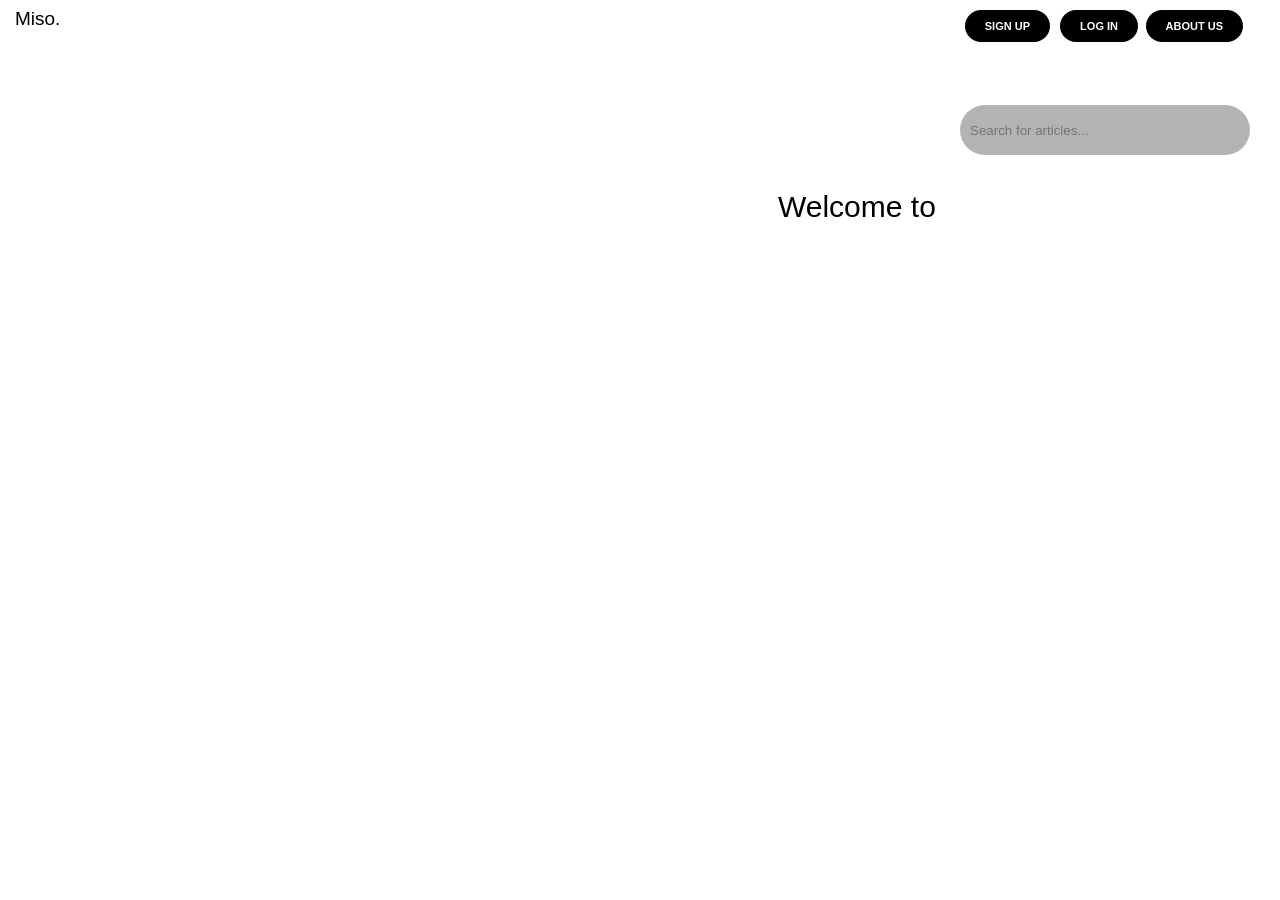
==== index.html @ b2ba0766 "first commit" ====
<!DOCTYPE html>
<html>
    <head>
        <meta charset="UTF-8">
        <title>Miso.</title>
        <style>
			/*bismillah nbda nkteb les commentaires :)*/
			/*l code ayjikom chwiya mrewen hit chi l3ibat mabghawch yt9adoli mn de9a lewla 3adi katw9e3 f ar9a l 3ailat*/
            /*hada dyala logo*/
            .logo {
            font-family: sans-serif;
            margin-left: 7px;
            padding: 0;
            font-size: 19px;
            }
            /* les bouttons li f l header */ 
            .btn-1, .btn-2, .btn-3{
            background-color: #000;
            color: #fff;
            border: 2px solid #fff;
            padding: 10px 20px;
            font-size: 11px;
            font-weight: 900;
            text-transform: uppercase;
            border-radius: 50px;
            cursor: pointer;
            transition: background-color 0.3s, color 0.3s;
            }
            .btn-1:hover, .btn-2:hover, .btn-3:hover {
            background-color: #fff;
            color: #000;
            }
            .btn-1 {
            position: absolute;
			right: 35px;
            }
            .btn-2{
            position: absolute;
			right: 140px;
            }
			.btn-3{
            position: absolute;
			right: 228px;
            }
            /*lblasa dyal recherche*/
            .x {
            max-width: 270px;
            height: 30px;
            width: 100%;
            position: absolute;
            left: 960px;
            margin-top: 75px;
            background-color: #b4b3b3;
            border: none;
            padding: 10px;
            border-radius: 30px;
            outline: none;
            color: black;
            }
            .x:hover {
            animation: rotateShadow 2s infinite;
            }
            @keyframes rotateShadow {
            0% {
            box-shadow: -2px -2px 8px 1px #f51212, 2px 2px 8px 1px rgb(255, 132, 0);
            }
            25% {
            box-shadow: -2px 2px 8px 1px #f2ff37, 2px -2px 8px 1px rgb(0, 254, 8);
            }
            50% {
            box-shadow: 2px 2px 8px 1px #37cdff, -2px -2px 8px 1px rgb(55, 0, 255);
            }
            75% {
            box-shadow: 2px -2px 8px 1px #f237ff, -2px 2px 8px 1px rgb(249, 6, 91);
            }
            100% {
            box-shadow: -2px -2px 8px 1px #ff011e, 2px 2px 8px 1px rgb(252, 2, 2);
            }
            }
			/* l alwan li kaytherko hhhhh*/
			.star1{
  			width: 650px;
			height: 579px;
  			background-size: cover;
  			margin-left: 0;
  			transition: background-image 1s;
			}
			.star1 {
			background-image: url('star 1.png');
			animation: changeImages 10s infinite;
			}
			@keyframes changeImages {
  			0% {
    		background-image: url('star 1.png');
  			}
  			14% {
    		background-image: url('star 2.png');
  			}
  			28% {
    		background-image: url('star 3.png');
  			}
  			42% {
    		background-image: url('star 4.png');
  			}
  			56% {
    		background-image: url('star 5.png');
  			}
			70% {
    		background-image: url('star 6.png');
  			}
			84% {
    		background-image: url('star 7.png');
  			}
			}
			.p1{
				width: 100%;
				font-size: 30px;
				font-family: Arial, Helvetica, sans-serif;
				margin-left: 770px;
				margin-top: 160px;
			}
        </style>
    </head>
    <body>
		<div class="star1">
			<header>
				<span class="logo">Miso.</span>
				<button class="btn-1">About us</button>
				<button class="btn-2">Log in</button>
				<button class="btn-3">Sign up</button>
			</header> 	
			<input placeholder="Search for articles..." class="x" name="text" type="text"/>
			<p class="p1">Welcome to</p>
		</div>
    </body>
</html>
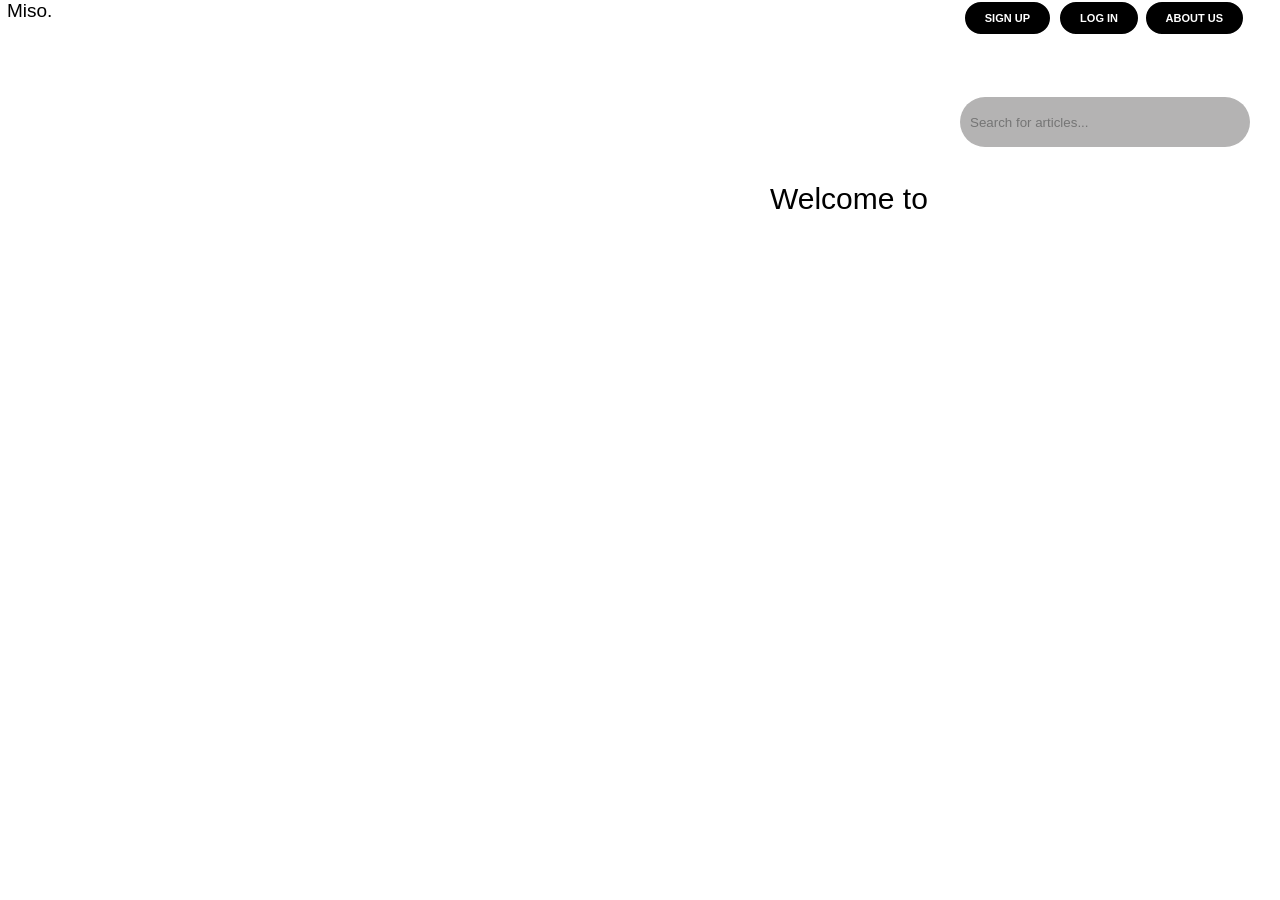
==== commit 03109314: "commit b" ====
--- a/index.html
+++ b/index.html
@@ -4,13 +4,14 @@
         <meta charset="UTF-8">
         <title>Miso.</title>
         <style>
-			/*bismillah nbda nkteb les commentaires :)*/
-			/*l code ayjikom chwiya mrewen hit chi l3ibat mabghawch yt9adoli mn de9a lewla 3adi katw9e3 f ar9a l 3ailat*/
-            /*hada dyala logo*/
+			body{
+				margin: 0;
+				padding: 0;
+			}
+			/*hada dyala logo*/
             .logo {
             font-family: sans-serif;
             margin-left: 7px;
-            padding: 0;
             font-size: 19px;
             }
             /* les bouttons li f l header */ 
@@ -62,54 +63,54 @@
             }
             @keyframes rotateShadow {
             0% {
-            box-shadow: -2px -2px 8px 1px #f51212, 2px 2px 8px 1px rgb(255, 132, 0);
+            box-shadow: -2px -2px 8px 1px #ff9adc, 2px 2px 8px 1px rgb(251, 142, 255);
             }
             25% {
-            box-shadow: -2px 2px 8px 1px #f2ff37, 2px -2px 8px 1px rgb(0, 254, 8);
+            box-shadow: -2px 2px 8px 1px #ff37c6cd, 2px -2px 8px 1px rgba(254, 174, 0, 0.74);
             }
             50% {
-            box-shadow: 2px 2px 8px 1px #37cdff, -2px -2px 8px 1px rgb(55, 0, 255);
+            box-shadow: 2px 2px 8px 1px #c2c6c7, -2px -2px 8px 1px rgb(155, 154, 161);
             }
             75% {
-            box-shadow: 2px -2px 8px 1px #f237ff, -2px 2px 8px 1px rgb(249, 6, 91);
+            box-shadow: 2px -2px 8px 1px #261d98e2, -2px 2px 8px 1px rgb(120, 111, 243);
             }
             100% {
-            box-shadow: -2px -2px 8px 1px #ff011e, 2px 2px 8px 1px rgb(252, 2, 2);
+            box-shadow: -2px -2px 8px 1px #ea83ff, 2px 2px 8px 1px rgb(254, 158, 212);
             }
             }
 			/* l alwan li kaytherko hhhhh*/
 			.star1{
-  			width: 650px;
-			height: 579px;
+  			width: 510px;
+			height: 595px;
   			background-size: cover;
   			margin-left: 0;
-  			transition: background-image 1s;
+  			transition: background-image 1s ease-in-out;
 			}
 			.star1 {
-			background-image: url('star 1.png');
-			animation: changeImages 10s infinite;
+			background-image: url('star/cat1/star 1.png');
+			animation: changeImages 10s infinite ease-in-out;
 			}
 			@keyframes changeImages {
   			0% {
-    		background-image: url('star 1.png');
+    		background-image: url('star/cat1/star 1.png');
   			}
   			14% {
-    		background-image: url('star 2.png');
+    		background-image: url('star/cat2/star 2.png');
   			}
   			28% {
-    		background-image: url('star 3.png');
+    		background-image: url('star/cat3/star 3.png');
   			}
   			42% {
-    		background-image: url('star 4.png');
+    		background-image: url('star/cat4/star 4.png');
   			}
   			56% {
-    		background-image: url('star 5.png');
+    		background-image: url('star/cat5/star 5.png');
   			}
 			70% {
-    		background-image: url('star 6.png');
+    		background-image: url('star/cat6/star 6.png');
   			}
 			84% {
-    		background-image: url('star 7.png');
+    		background-image: url('star/cat7/star 7.png');
   			}
 			}
 			.p1{
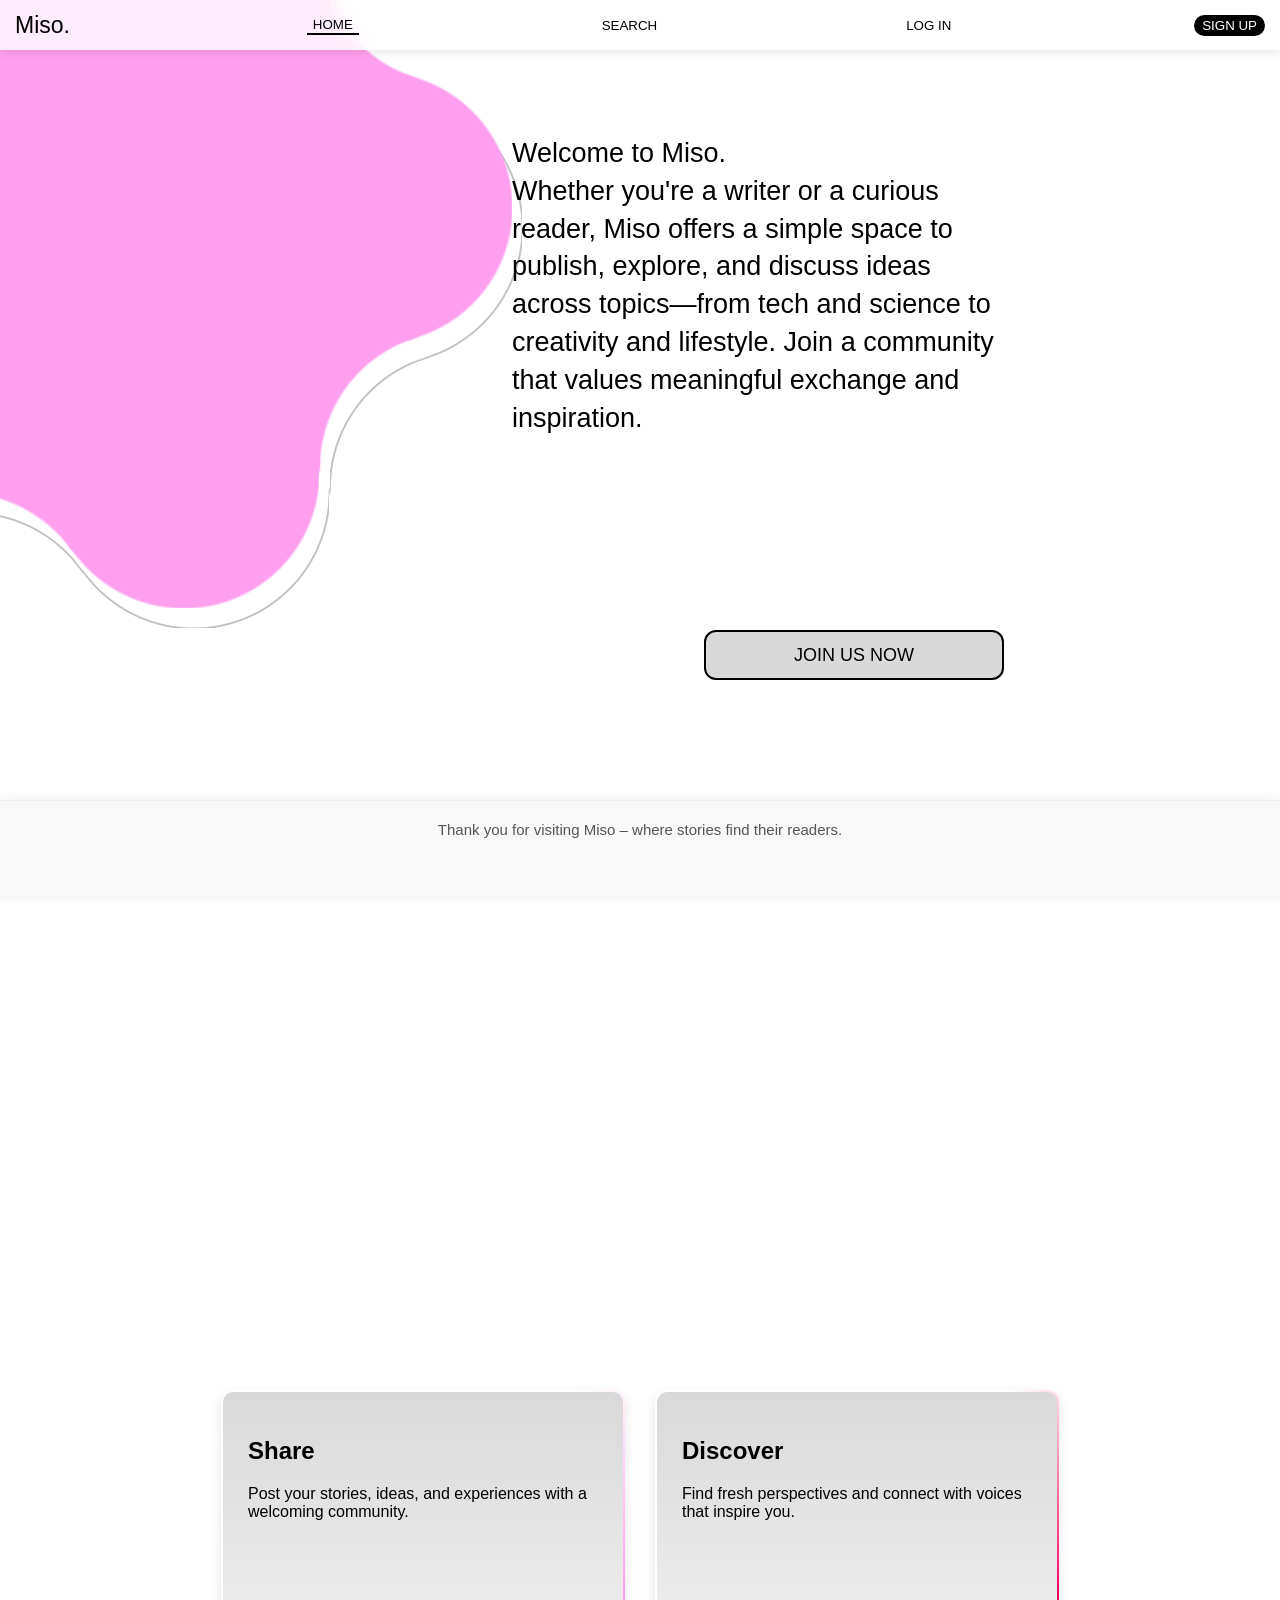
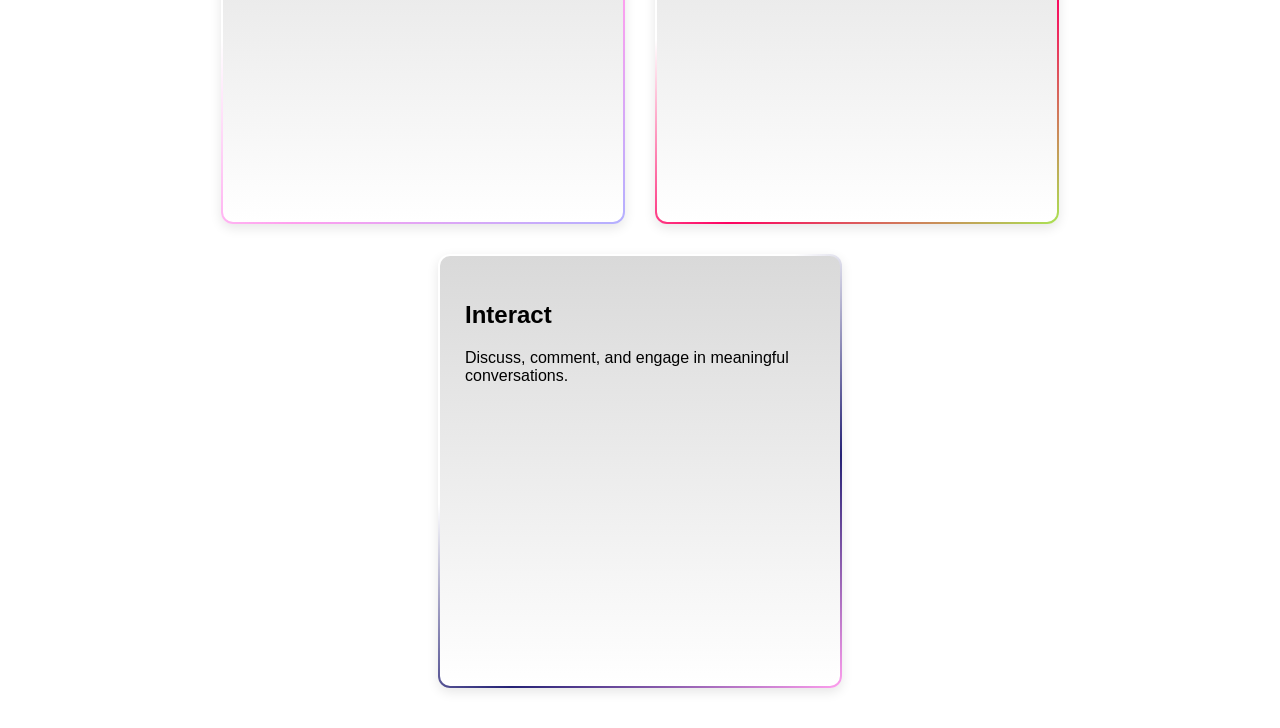
==== commit cabac73d: "commit k" ====
--- a/index.html
+++ b/index.html
@@ -1,137 +1,91 @@
 <!DOCTYPE html>
 <html>
-    <head>
-        <meta charset="UTF-8">
-        <title>Miso.</title>
-        <style>
-			body{
-				margin: 0;
-				padding: 0;
-			}
-			/*hada dyala logo*/
-            .logo {
-            font-family: sans-serif;
-            margin-left: 7px;
-            font-size: 19px;
-            }
-            /* les bouttons li f l header */ 
-            .btn-1, .btn-2, .btn-3{
-            background-color: #000;
-            color: #fff;
-            border: 2px solid #fff;
-            padding: 10px 20px;
-            font-size: 11px;
-            font-weight: 900;
-            text-transform: uppercase;
-            border-radius: 50px;
-            cursor: pointer;
-            transition: background-color 0.3s, color 0.3s;
-            }
-            .btn-1:hover, .btn-2:hover, .btn-3:hover {
-            background-color: #fff;
-            color: #000;
-            }
-            .btn-1 {
-            position: absolute;
-			right: 35px;
-            }
-            .btn-2{
-            position: absolute;
-			right: 140px;
-            }
-			.btn-3{
-            position: absolute;
-			right: 228px;
-            }
-            /*lblasa dyal recherche*/
-            .x {
-            max-width: 270px;
-            height: 30px;
-            width: 100%;
-            position: absolute;
-            left: 960px;
-            margin-top: 75px;
-            background-color: #b4b3b3;
-            border: none;
-            padding: 10px;
-            border-radius: 30px;
-            outline: none;
-            color: black;
-            }
-            .x:hover {
-            animation: rotateShadow 2s infinite;
-            }
-            @keyframes rotateShadow {
-            0% {
-            box-shadow: -2px -2px 8px 1px #ff9adc, 2px 2px 8px 1px rgb(251, 142, 255);
-            }
-            25% {
-            box-shadow: -2px 2px 8px 1px #ff37c6cd, 2px -2px 8px 1px rgba(254, 174, 0, 0.74);
-            }
-            50% {
-            box-shadow: 2px 2px 8px 1px #c2c6c7, -2px -2px 8px 1px rgb(155, 154, 161);
-            }
-            75% {
-            box-shadow: 2px -2px 8px 1px #261d98e2, -2px 2px 8px 1px rgb(120, 111, 243);
-            }
-            100% {
-            box-shadow: -2px -2px 8px 1px #ea83ff, 2px 2px 8px 1px rgb(254, 158, 212);
-            }
-            }
-			/* l alwan li kaytherko hhhhh*/
-			.star1{
-  			width: 510px;
-			height: 595px;
-  			background-size: cover;
-  			margin-left: 0;
-  			transition: background-image 1s ease-in-out;
-			}
-			.star1 {
-			background-image: url('star/cat1/star 1.png');
-			animation: changeImages 10s infinite ease-in-out;
-			}
-			@keyframes changeImages {
-  			0% {
-    		background-image: url('star/cat1/star 1.png');
-  			}
-  			14% {
-    		background-image: url('star/cat2/star 2.png');
-  			}
-  			28% {
-    		background-image: url('star/cat3/star 3.png');
-  			}
-  			42% {
-    		background-image: url('star/cat4/star 4.png');
-  			}
-  			56% {
-    		background-image: url('star/cat5/star 5.png');
-  			}
-			70% {
-    		background-image: url('star/cat6/star 6.png');
-  			}
-			84% {
-    		background-image: url('star/cat7/star 7.png');
-  			}
-			}
-			.p1{
-				width: 100%;
-				font-size: 30px;
-				font-family: Arial, Helvetica, sans-serif;
-				margin-left: 770px;
-				margin-top: 160px;
-			}
-        </style>
-    </head>
-    <body>
-		<div class="star1">
-			<header>
-				<span class="logo">Miso.</span>
-				<button class="btn-1">About us</button>
-				<button class="btn-2">Log in</button>
-				<button class="btn-3">Sign up</button>
-			</header> 	
-			<input placeholder="Search for articles..." class="x" name="text" type="text"/>
-			<p class="p1">Welcome to</p>
-		</div>
-    </body>
+<head>
+    <meta charset="UTF-8">
+    <meta name="viewport" content="width=device-width, initial-scale=1.0">
+    <meta name="keywords" content="Health tips, Healthy living, Fitness, Nutrition, Mental health,
+     Wellness, Weight loss, Healthy habits, Exercise, Diet plan,
+    Stress management, Sleep health, Healthy lifestyle, Weight management, Entrepreneurs, Entrepreneurship,
+    Startup business, Business success, Small business, Business growth, Entrepreneur tips,
+    Marketing for startups, Leadership, Business strategies, E-commerce, Digital marketing, Online business,
+    Business model, Business branding, Economic growth, Global economy, Financial news, Inflation,
+    Stock market, Economic policy, Business cycle, Economic development, Investment strategies,
+    Economic recession, Business investment, Poverty, Art history, Visual art, Modern art,
+    Digital art, Street art, Photography, Art for beginners, Art culture, Sports news, Fitness training,
+    Team sports, Sports, Exercise, Sports events, World cultures, Traditions, Cultural diversity,
+    Cultural exchange, Multiculturalism, Global culture, Cultural events, Music and culture,
+    Cultural identity, Cultural tourism, Technology trends, Artificial intelligence, Technology, Robotics,
+    Social media technology, Personal blogging, Personal blog, Blogging tips, Write and share,
+    Creative writing, Article sharing, Content creation, Share your story, Writing community,
+    Discover blogs, Blog interaction, Reading and writing, Writing tips, Read articles, Share knowledge,
+    Interactive blogging, Share your ideas, Write and discover, Blog interaction, Read and share,
+    Discover content, Content sharing, Write and engage, Blogging platform, Blog readers, Writing platform,
+    Blogging, Blogging for beginners, Blogging for writers, Storytelling, Share stories online">
+    <link rel="stylesheet" href="styles.css">
+    <link rel="script" href="script.js">
+    <title>Miso.</title>
+</head>
+<body>
+    <div class="wavy-circle-first wavy-circle"></div>
+    <div class="wavy-circle-second wavy-circle"></div>
+    <div class="wavy-circle-third wavy-circle"></div>
+    <header>
+        <span class="logo">Miso.</span>
+        <button class="btn-2">SIGN UP</button>
+        <button class="btn-3">LOG IN</button>
+        <button class="btn-4">SEARCH</button>
+        <button class="btn-5">HOME</button>
+    </header>
+    <div class="main-content">
+        <p class="welcome-text">Welcome to <span class="Miso1">Miso.</span><br>
+            Whether you're a writer or a curious reader, Miso offers a simple space to publish, explore, and discuss ideas across topics—from tech and science to creativity and lifestyle. Join a community that values meaningful exchange and inspiration.</p>
+    </div>
+    <button class="join">JOIN US NOW</button>
+    <div class="animation-container">
+        <div class="picture-pair pair-1">
+            <div class="picture picture-1"></div>
+            <div class="picture picture-2"></div>
+        </div>
+        <div class="picture-pair pair-2">
+            <div class="picture picture-1"></div>
+            <div class="picture picture-2"></div>
+        </div>
+        <div class="picture-pair pair-3">
+            <div class="picture picture-1"></div>
+            <div class="picture picture-2"></div>
+        </div>
+        <div class="picture-pair pair-4">
+            <div class="picture picture-1"></div>
+            <div class="picture picture-2"></div>
+        </div>
+        <div class="picture-pair pair-5">
+            <div class="picture picture-1"></div>
+            <div class="picture picture-2"></div>
+        </div>
+        <div class="picture-pair pair-6">
+            <div class="picture picture-1"></div>
+            <div class="picture picture-2"></div>
+        </div>
+        <div class="picture-pair pair-7">
+            <div class="picture picture-1"></div>
+            <div class="picture picture-2"></div>
+        </div>
+    </div>
+    <div class="wavy-circle-first2 wavy-circle2"></div>
+    <div class="card-container">
+        <div class="card1">
+            <h2>Share</h2>
+            <p>Post your stories, ideas, and experiences with a welcoming community.</p>
+        </div>
+        <div class="card2">
+            <h2>Discover</h2>
+            <p>Find fresh perspectives and connect with voices that inspire you.</p>
+        </div>
+        <div class="card3">
+            <h2>Interact</h2>
+            <p>Discuss, comment, and engage in meaningful conversations.</p>
+        </div>
+    </div>
+    <div class="footer">Thank you for visiting Miso – where stories find their readers.</div>
+</body>
 </html>
--- a/styles.css
+++ b/styles.css
@@ -0,0 +1,336 @@
+body {
+    overflow-x: hidden;
+    max-width: 100vw;
+    height: 100vh;
+    margin: 0;
+    padding: 0;
+}
+header {
+    position: fixed;
+    z-index: 10;
+    height: 50px;
+    width: 100%;
+    top: 0;
+    display: flex;
+    align-items: center;
+    justify-content: space-between;
+    padding: 0 15px;
+    box-sizing: border-box;
+    background: rgba(255, 255, 255, 0.8);
+    backdrop-filter: blur(10px);
+    -webkit-backdrop-filter: blur(10px);
+    box-shadow: 0 2px 10px rgba(0, 0, 0, 0.1);
+}
+.logo {
+    font-family: sans-serif;
+    font-size: clamp(18px, 4vw, 23px);
+}
+.header-buttons {
+    display: flex;
+    align-items: center;
+    gap: 10px;
+}
+.header-btn {
+    padding: 8px 12px;
+    font-size: 11px;
+    font-weight: 900;
+    text-transform: uppercase;
+    cursor: pointer;
+    white-space: nowrap;
+    transition: all 0.3s;
+}
+/* Home*/
+.btn-5 {
+    border-bottom: 2px solid black;
+    border-top: none;
+    border-left: none;
+    border-right: none;
+    background-color: transparent;
+    color: black;
+    order: 1;
+}
+/* Search*/
+.btn-4 {
+    background-color: transparent;
+    color: black;
+    border: none;
+    order: 2;
+}
+/* Login button */
+.btn-3 {
+    background-color: transparent;
+    color: black;
+    border: none;
+    order: 3;
+}
+/* Sign up*/
+.btn-2 {
+    background-color: black;
+    color: white;
+    border: 2px solid black;
+    border-radius: 50px;
+    order: 4;
+}
+@media (max-width: 768px) {
+    .header-buttons {
+        position: fixed;
+        top: 60px;
+        left: 0;
+        width: 100%;
+        background: white;
+        flex-direction: column;
+        align-items: flex-start;
+        padding: 15px;
+        box-shadow: 0 5px 10px rgba(0,0,0,0.1);
+        transform: translateY(-150%);
+        transition: transform 0.3s ease;
+        z-index: 9;
+        .btn-5 { order: 1; }
+        .btn-4 { order: 2; }
+        .btn-3 { order: 3; }
+        .btn-2 { order: 4; }
+    }
+    .header-buttons.active {
+        transform: translateY(0);
+    }
+    .header-btn {
+        width: 100%;
+        text-align: left;
+        padding: 12px 0;
+    }
+    .btn-5 {
+        border-bottom: none;
+        border-left: 2px solid black;
+        padding-left: 10px;
+    }
+}
+@media (min-width: 769px) and (max-width: 1024px) {
+    .header-btn {
+        padding: 8px 10px;
+        font-size: 10px;
+    }
+}
+/*hada bach sawebna dak shape*/
+.wavy-circle {
+    position: absolute;
+    --s: clamp(650px, 70vw, 900px);
+    width: var(--s);
+    aspect-ratio: 1;
+    --g: /calc(var(--s)*0.303) calc(var(--s)*0.303) radial-gradient(50% 50%,#000 99%,#0000 101%) no-repeat;
+    mask: 
+          calc(50% + var(--s)*0.311) calc(50% + var(--s)*0) var(--g),
+          calc(50% + var(--s)*0.096) calc(50% + var(--s)*0.296) var(--g),
+          calc(50% + var(--s)*-0.252) calc(50% + var(--s)*0.183) var(--g),
+          calc(50% + var(--s)*-0.252) calc(50% + var(--s)*-0.183) var(--g),
+          calc(50% + var(--s)*0.096) calc(50% + var(--s)*-0.296) var(--g),
+          radial-gradient(calc(var(--s)*0.384),#000 99%,#0000 101%) subtract,
+          calc(50% + var(--s)*0.399) calc(50% + var(--s)*0.29) var(--g),
+          calc(50% + var(--s)*-0.153) calc(50% + var(--s)*0.47) var(--g),
+          calc(50% + var(--s)*-0.494) calc(50% + var(--s)*0) var(--g),
+          calc(50% + var(--s)*-0.153) calc(50% + var(--s)*-0.47) var(--g),
+          calc(50% + var(--s)*0.399) calc(50% + var(--s)*-0.29) var(--g);
+}
+@media (min-width: 2000px) {
+    .wavy-circle {
+        --s: min(60vw, 1400px);
+    }
+    .wavy-circle-first,
+    .wavy-circle-second, .wavy-circle-third {
+        --offset: clamp(-350px, -20vw, -500px);
+    }
+}
+.wavy-circle-first, .wavy-circle-second, .wavy-circle-third {
+    --offset: clamp(-200px, -30vw, -350px);
+    top: var(--offset);
+    left: var(--offset);
+}
+/*join us*/ 
+.join {
+    display: flex;
+    align-items: center;
+    justify-content: center;
+    height: 50px;
+    position: absolute;
+    padding: 0 20px;
+    font-size: 18px;
+    text-transform: uppercase;
+    border: 0;
+    background-color: #D9D9D9;
+    border-radius: 12px;
+    overflow: hidden;
+    transition: 31ms cubic-bezier(.5, .7, .4, 1);
+    border: 2px solid#000;
+    z-index: 2;
+    top: clamp(410px, 70vh, 700px);
+    left: clamp(250px, 55vw, 900px);
+    width: clamp(200px, 40vw, 300px);
+}
+/*hada dyal chakl li kaybedel lon*/
+.wavy-circle-first {
+    z-index: -10;
+    background: #FF9FEE;
+    top: -240px;
+    left: -350px;
+    animation: ChangeColor 14s infinite;
+}
+/*had jouj homa dyal dak lkhet li f lkhel dayer b shape li mlewnna*/
+.wavy-circle-second {
+    z-index: -20;
+    background: black;
+    top: -220px;
+    left: -340px;
+    animation: rotate 14s infinite;
+}
+.wavy-circle-third {
+    z-index: -20;
+    background: white;
+    top: -220px;
+    left: -340px;
+    animation: rotate 14s infinite;
+}
+@keyframes rotate {
+    0% { transform: rotate(0deg); }
+    14.28% { transform: rotate(51deg); }
+    28.56% { transform: rotate(102deg); }
+    42.84% { transform: rotate(153deg); }
+    57.12% { transform: rotate(204deg); }
+    71.40% { transform: rotate(255deg); }
+    85.68% { transform: rotate(306deg); }
+    100% { transform: rotate(360deg); }
+}
+@keyframes ChangeColor {
+    0% { transform: rotate(0deg);
+        background: #FF9FEE; }
+    14.28% { background: #B3B0FF;
+        transform: rotate(51deg); }
+    28.56% { background: #FD0261;
+        transform: rotate(102deg); }
+    42.84% { background: #aae354;
+        transform: rotate(153deg); }
+    57.12% { background: #A4A1AA;
+        transform: rotate(204deg); }
+    71.40% { background: #524F56;
+        transform: rotate(255deg); }
+    85.68% { background: #252275;
+        transform: rotate(306deg); }
+    100% { transform: rotate(360deg);
+        background: #FF9FEE; }
+}
+.main-content {
+    position: relative;
+    width: 100%;
+    min-height: 200vh;
+  }
+.welcome-text {
+    font-family: sans-serif;
+    font-size: clamp(20px, 4vw, 27px);
+    width: clamp(200px, 50vw, 500px);
+    max-width: 80%;
+    margin: 0;
+    line-height: 1.4;
+    position: absolute;
+    top: clamp(50px, 15vh, 200px);
+    left: 50%;
+    transform: translateX(-50%);
+    text-align: center;
+}  
+.welcome-text .Miso1 {
+    animation: MisoColor 14s infinite;
+}
+@keyframes MisoColor {
+    0% { color: #FF9FEE; }
+    14.28% { color: #B3B0FF; }
+    28.56% { color: #FD0261; }
+    42.84% { color: #aae354; }
+    57.12% { color: #A4A1AA; }
+    71.40% { color: #524F56; }
+    85.68% { color: #252275; }
+    100% { color: #FF9FEE; }
+}
+  .card-container {
+    display: flex;
+    flex-wrap: wrap;
+    gap: 30px;
+    justify-content: center;
+    padding: 40px 20px;
+    margin: 0 auto;
+    max-width: 1200px;
+    font-family: sans-serif;
+    width: 100%;
+    box-sizing: border-box;
+    position: absolute;
+    top: 150vh;
+    left: 0;
+    right: 0;
+}
+.card1, .card2, .card3 {
+    width: 100%;
+    max-width: 350px;
+    min-height: 380px;
+    padding: 25px;
+    color: #000;
+    border: 2px solid transparent;
+    border-radius: 12px;
+    background: 
+      linear-gradient(#D9D9D9, #ffffff) padding-box,
+      linear-gradient(145deg, transparent 35%, var(--color1), var(--color2)) border-box;
+    box-shadow: 0 4px 12px rgba(0,0,0,0.1);
+}  
+.card1 { --color1: #FF9FEE; --color2: #B3B0FF; }
+.card2 { --color1: #FD0261; --color2: #aae354; }
+.card3 { --color1: #252275; --color2: #FF9FEE; }
+@media (min-width: 768px) {
+    .card1, .card2, .card3 {
+      width: calc(50% - 30px);
+}    
+.welcome-text {
+      left: clamp(200px, 40vw, 1300px);
+      transform: none;
+      text-align: left;
+    }
+}  
+@media (min-width: 992px) {
+    .card1, .card2, .card3 {
+      width: calc(33.33% - 30px);
+    }
+}  
+@media (max-width: 767px) {
+    .card-container {
+      top: 120vh;
+      padding-top: 20px;
+    }
+}
+.card1 { --color1: #FF9FEE; --color2: #B3B0FF; }
+.card2 { --color1: #FD0261; --color2: #aae354; }
+.card3 { --color1: #252275; --color2: #FF9FEE; }
+.footer {
+    position: fixed;
+    bottom: 0;
+    left: 0;
+    right: 0;
+    width: 100%;
+    max-width: 100%;
+    min-height: 50px;
+    background-color: #f8f8f8;
+    text-align: center;
+    padding: 15px 5%;
+    font-family: sans-serif;
+    color: #555;
+    font-size: clamp(12px, 1.8vw, 14px);
+    border-top: 1px solid #eee;
+    box-shadow: 0 -2px 10px rgba(0,0,0,0.05);
+    z-index: 1000;
+    box-sizing: border-box;
+}
+@media (min-width: 768px) {
+    .footer {
+      min-height: 100px;
+      padding: 20px 10%;
+      font-size: clamp(13px, 1.5vw, 15px);
+    }
+}
+@media (min-width: 1200px) {
+    .footer {
+      padding: 20px 15%;
+    }
+}
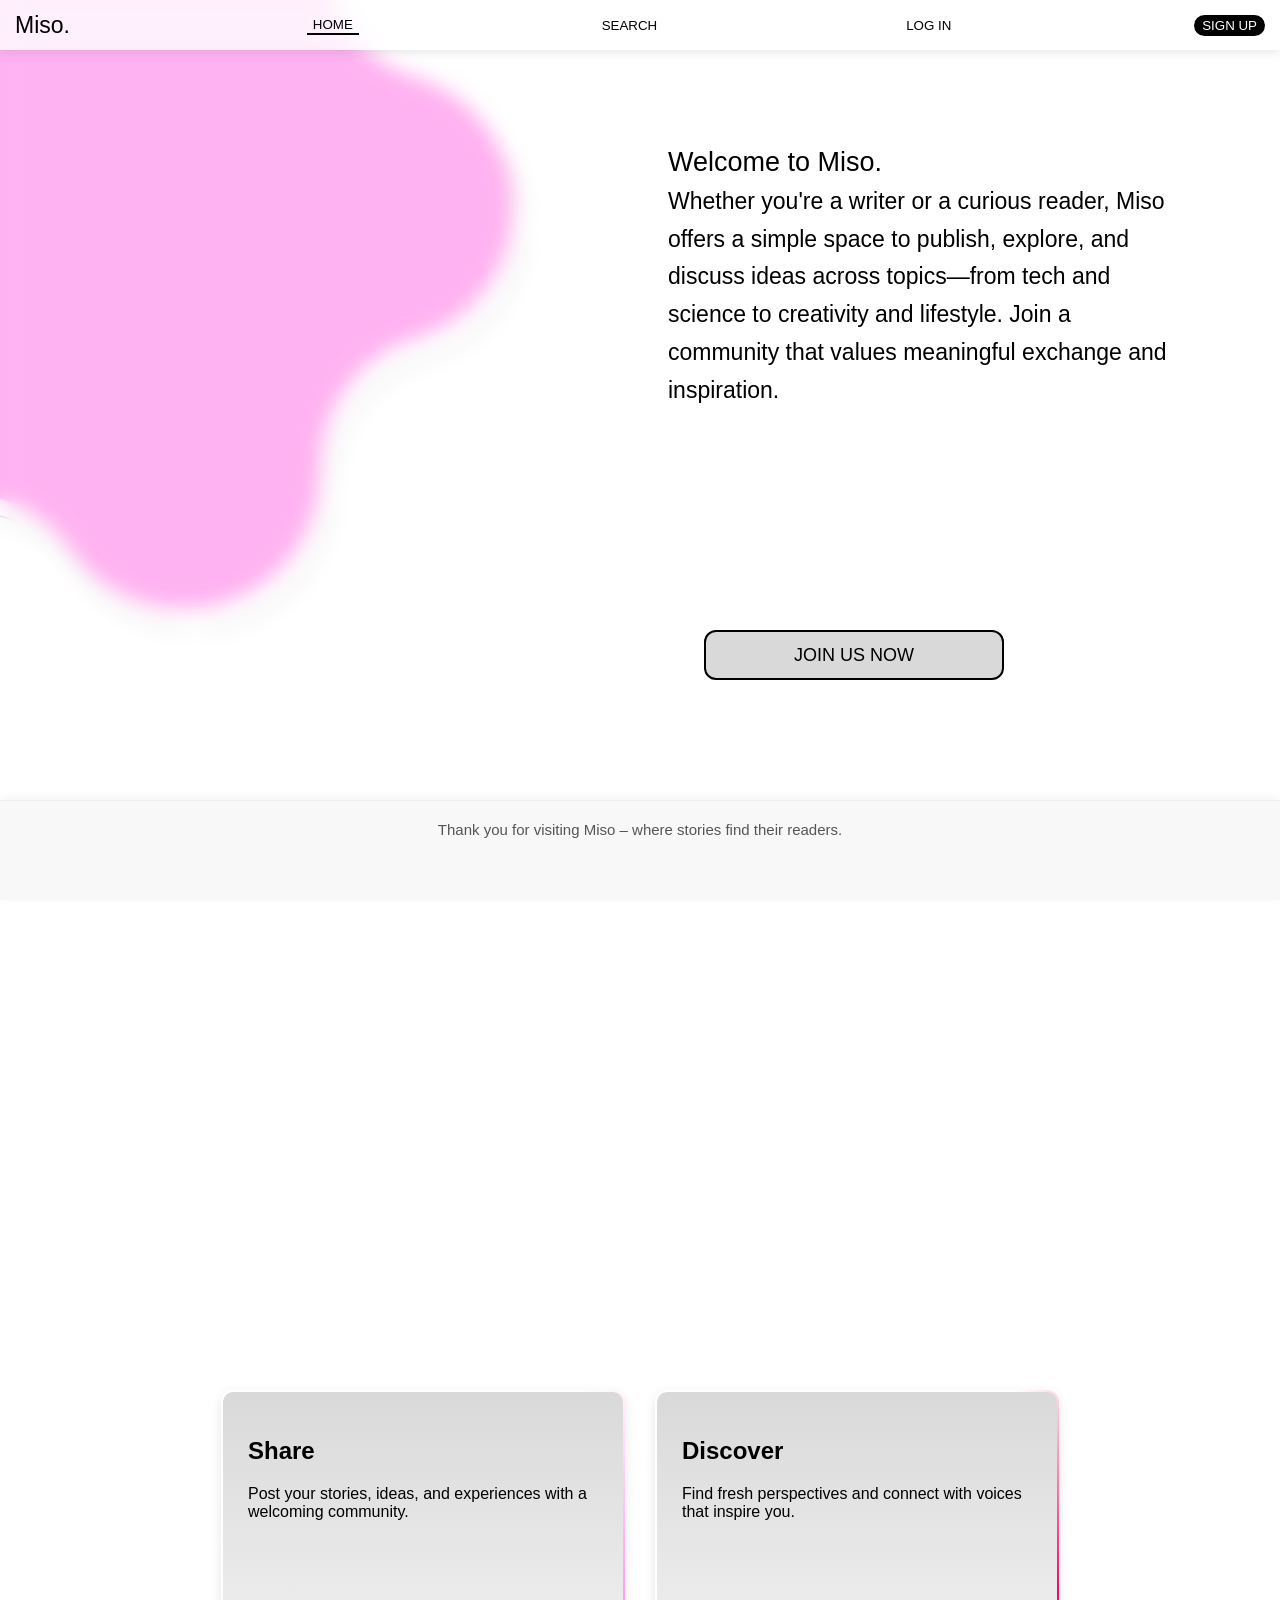
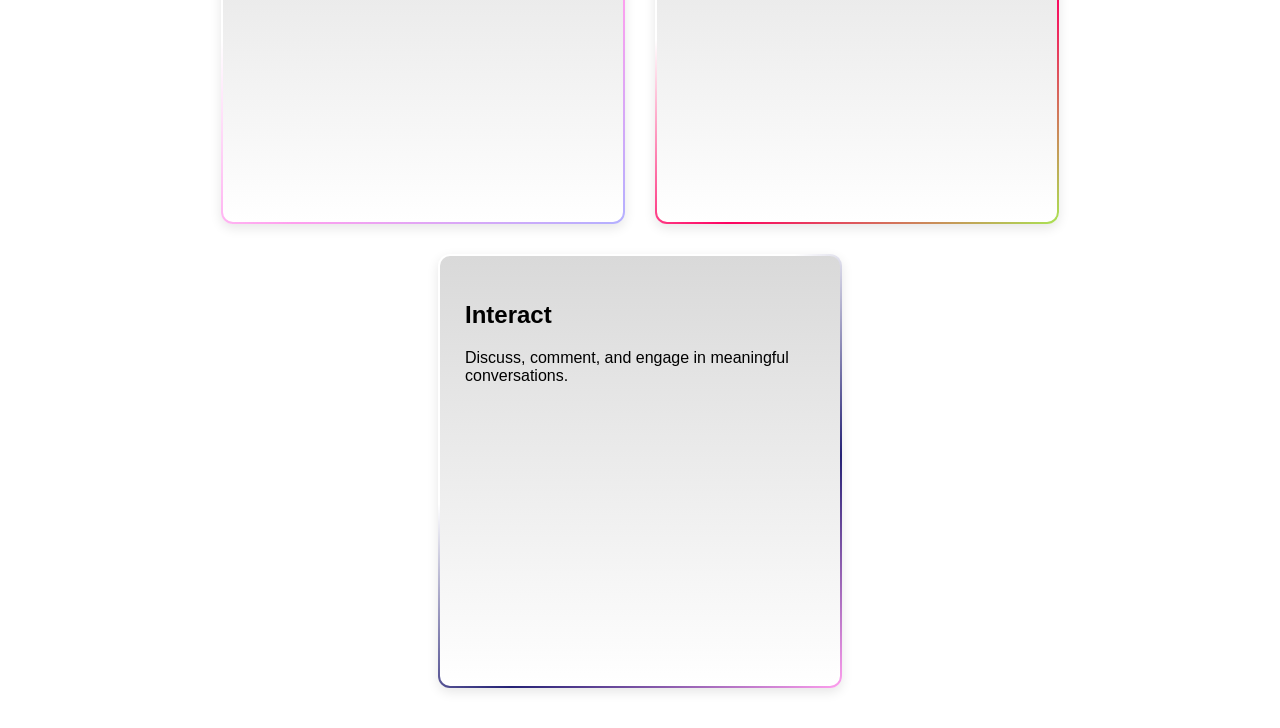
==== commit b6822f42: "hj" ====
--- a/index.html
+++ b/index.html
@@ -21,7 +21,7 @@
     Interactive blogging, Share your ideas, Write and discover, Blog interaction, Read and share,
     Discover content, Content sharing, Write and engage, Blogging platform, Blog readers, Writing platform,
     Blogging, Blogging for beginners, Blogging for writers, Storytelling, Share stories online">
-    <link rel="stylesheet" href="styles.css">
+    <link rel="stylesheet" href="index_styles.css">
     <link rel="script" href="script.js">
     <title>Miso.</title>
 </head>
@@ -31,16 +31,16 @@
     <div class="wavy-circle-third wavy-circle"></div>
     <header>
         <span class="logo">Miso.</span>
-        <button class="btn-2">SIGN UP</button>
-        <button class="btn-3">LOG IN</button>
+        <button class="btn-2" onclick="window.location.href='sign_up.html'">SIGN UP</button>
+        <button class="btn-3" onclick="window.location.href='log_in.html'">LOG IN</button>
         <button class="btn-4">SEARCH</button>
         <button class="btn-5">HOME</button>
     </header>
     <div class="main-content">
         <p class="welcome-text">Welcome to <span class="Miso1">Miso.</span><br>
-            Whether you're a writer or a curious reader, Miso offers a simple space to publish, explore, and discuss ideas across topics—from tech and science to creativity and lifestyle. Join a community that values meaningful exchange and inspiration.</p>
-    </div>
-    <button class="join">JOIN US NOW</button>
+            <span class="description">Whether you're a writer or a curious reader, Miso offers a simple space to publish, explore, and discuss ideas across topics—from tech and science to creativity and lifestyle. Join a community that values meaningful exchange and inspiration.</span></p>
+        </div>
+    <button class="join" onclick="window.location.href='sign_up.html'">JOIN US NOW</button>
     <div class="animation-container">
         <div class="picture-pair pair-1">
             <div class="picture picture-1"></div>
--- a/index_styles.css
+++ b/index_styles.css
@@ -0,0 +1,330 @@
+body {
+    overflow-x: hidden;
+    max-width: 100vw;
+    height: 100vh;
+    margin: 0;
+    padding: 0;
+}
+header {
+    position: fixed;
+    z-index: 10;
+    height: 50px;
+    width: 100%;
+    top: 0;
+    display: flex;
+    align-items: center;
+    justify-content: space-between;
+    padding: 0 15px;
+    box-sizing: border-box;
+    background: rgba(255, 255, 255, 0.8);
+    backdrop-filter: blur(10px);
+    -webkit-backdrop-filter: blur(10px);
+    box-shadow: 0 2px 10px rgba(0, 0, 0, 0.1);
+}
+.logo {
+    font-family: sans-serif;
+    font-size: clamp(18px, 4vw, 23px);
+}
+/* Home*/
+.btn-5 {
+    cursor: pointer;
+    border-bottom: 2px solid black;
+    border-top: none;
+    border-left: none;
+    border-right: none;
+    background-color: transparent;
+    color: black;
+    order: 1;
+}
+/* Search*/
+.btn-4 {
+    cursor: pointer;
+    background-color: transparent;
+    color: black;
+    border: none;
+    order: 2;
+}
+/* Login button */
+.btn-3 {
+    cursor: pointer;
+    background-color: transparent;
+    color: black;
+    border: none;
+    order: 3;
+}
+/* Sign up*/
+.btn-2 {
+    cursor: pointer;
+    background-color: black;
+    color: white;
+    border: 2px solid black;
+    border-radius: 50px;
+    order: 4;
+}
+@media (max-width: 768px) {
+    .header-buttons {
+        position: fixed;
+        top: 60px;
+        left: 0;
+        width: 100%;
+        background: white;
+        flex-direction: column;
+        align-items: flex-start;
+        padding: 15px;
+        box-shadow: 0 5px 10px rgba(0,0,0,0.1);
+        transform: translateY(-150%);
+        transition: transform 0.3s ease;
+        z-index: 9;
+        .btn-5 { order: 1; }
+        .btn-4 { order: 2; }
+        .btn-3 { order: 3; }
+        .btn-2 { order: 4; }
+    }
+    .btn-5 {
+        cursor: pointer;
+        border-bottom: none;
+        border-left: 2px solid black;
+        padding-left: 10px;
+    }
+}
+/*hada bach sawebna dak shape*/
+.wavy-circle {
+    position: absolute;
+    --s: clamp(650px, 70vw, 900px);
+    width: var(--s);
+    aspect-ratio: 1;
+    --g: /calc(var(--s)*0.303) calc(var(--s)*0.303) radial-gradient(50% 50%,#000 99%,#0000 101%) no-repeat;
+    mask: 
+          calc(50% + var(--s)*0.311) calc(50% + var(--s)*0) var(--g),
+          calc(50% + var(--s)*0.096) calc(50% + var(--s)*0.296) var(--g),
+          calc(50% + var(--s)*-0.252) calc(50% + var(--s)*0.183) var(--g),
+          calc(50% + var(--s)*-0.252) calc(50% + var(--s)*-0.183) var(--g),
+          calc(50% + var(--s)*0.096) calc(50% + var(--s)*-0.296) var(--g),
+          radial-gradient(calc(var(--s)*0.384),#000 99%,#0000 101%) subtract,
+          calc(50% + var(--s)*0.399) calc(50% + var(--s)*0.29) var(--g),
+          calc(50% + var(--s)*-0.153) calc(50% + var(--s)*0.47) var(--g),
+          calc(50% + var(--s)*-0.494) calc(50% + var(--s)*0) var(--g),
+          calc(50% + var(--s)*-0.153) calc(50% + var(--s)*-0.47) var(--g),
+          calc(50% + var(--s)*0.399) calc(50% + var(--s)*-0.29) var(--g);
+}
+@media (min-width: 2000px) {
+    .wavy-circle {
+        --s: min(60vw, 1400px);
+    }
+    .wavy-circle-first,
+    .wavy-circle-second, .wavy-circle-third {
+        --offset: clamp(-350px, -20vw, -500px);
+    }
+}
+.wavy-circle-first, .wavy-circle-second, .wavy-circle-third {
+    --offset: clamp(-200px, -30vw, -350px);
+    top: var(--offset);
+    left: var(--offset);
+}
+/*join us*/ 
+.join {
+    cursor: pointer;
+    display: flex;
+    align-items: center;
+    justify-content: center;
+    height: 50px;
+    position: absolute;
+    padding: 0 20px;
+    font-size: 18px;
+    text-transform: uppercase;
+    border: 0;
+    background-color: #D9D9D9;
+    border-radius: 12px;
+    overflow: hidden;
+    transition: 31ms cubic-bezier(.5, .7, .4, 1);
+    border: 2px solid#000;
+    z-index: 2;
+    top: clamp(410px, 70vh, 700px);
+    left: clamp(250px, 55vw, 900px);
+    width: clamp(200px, 40vw, 300px);
+}
+/*hada dyal chakl li kaybedel lon*/
+.wavy-circle-first {
+    z-index: -10;
+    background: #FF9FEE;
+    top: -240px;
+    left: -350px;
+    animation: ChangeColor 14s infinite;
+}
+/*had jouj homa dyal dak lkhet li f lkhel dayer b shape li mlewnna*/
+.wavy-circle-second {
+    z-index: -20;
+    background: black;
+    top: -220px;
+    left: -340px;
+    animation: rotate 14s infinite;
+}
+.wavy-circle-third {
+    z-index: -20;
+    background: white;
+    top: -220px;
+    left: -340px;
+    animation: rotate 14s infinite;
+}
+@keyframes rotate {
+    0% { transform: rotate(0deg); }
+    14.28% { transform: rotate(51deg); }
+    28.56% { transform: rotate(102deg); }
+    42.84% { transform: rotate(153deg); }
+    57.12% { transform: rotate(204deg); }
+    71.40% { transform: rotate(255deg); }
+    85.68% { transform: rotate(306deg); }
+    100% { transform: rotate(360deg); }
+}
+@keyframes ChangeColor {
+    0% { transform: rotate(0deg);
+        background: #FF9FEE; }
+    14.28% { background: #B3B0FF;
+        transform: rotate(51deg); }
+    28.56% { background: #FD0261;
+        transform: rotate(102deg); }
+    42.84% { background: #aae354;
+        transform: rotate(153deg); }
+    57.12% { background: #A4A1AA;
+        transform: rotate(204deg); }
+    71.40% { background: #524F56;
+        transform: rotate(255deg); }
+    85.68% { background: #252275;
+        transform: rotate(306deg); }
+    100% { transform: rotate(360deg);
+        background: #FF9FEE; }
+}
+.main-content {
+    position: relative;
+    width: 100%;
+    min-height: 200vh;
+    isolation: isolate;
+}
+.main-content::before {
+    content: '';
+    position: absolute;
+    top: 0;
+    left: 0;
+    width: 100%;
+    height: 100%;
+    background: rgba(255, 255, 255, 0.2);
+    backdrop-filter: blur(10px);
+    z-index: -1;
+}
+.welcome-text {
+    font-family: sans-serif;
+    font-size: clamp(20px, 4vw, 27px);
+    width: clamp(200px, 50vw, 500px);
+    max-width: 80%;
+    margin: 0;
+    line-height: 1.4;
+    position: absolute;
+    top: clamp(55px, 16vh, 220px);
+    left: 50%;
+    transform: translateX(-50%);
+    text-align: center;
+}
+.description {
+    font-size: clamp(18px, 3vw, 23px);
+}  
+.welcome-text .Miso1 {
+    animation: MisoColor 14s infinite;
+}
+@keyframes MisoColor {
+    0% { color: #FF9FEE; }
+    14.28% { color: #B3B0FF; }
+    28.56% { color: #FD0261; }
+    42.84% { color: #aae354; }
+    57.12% { color: #A4A1AA; }
+    71.40% { color: #524F56; }
+    85.68% { color: #252275; }
+    100% { color: #FF9FEE; }
+}
+  .card-container {
+    display: flex;
+    flex-wrap: wrap;
+    gap: 30px;
+    justify-content: center;
+    padding: 40px 20px;
+    margin: 0 auto;
+    max-width: 1200px;
+    font-family: sans-serif;
+    width: 100%;
+    box-sizing: border-box;
+    position: absolute;
+    top: 150vh;
+    left: 0;
+    right: 0;
+}
+.card1, .card2, .card3 {
+    width: 100%;
+    max-width: 350px;
+    min-height: 380px;
+    padding: 25px;
+    color: #000;
+    border: 2px solid transparent;
+    border-radius: 12px;
+    background: 
+      linear-gradient(#D9D9D9, #ffffff) padding-box,
+      linear-gradient(145deg, transparent 35%, var(--color1), var(--color2)) border-box;
+    box-shadow: 0 4px 12px rgba(0,0,0,0.1);
+}  
+.card1 { --color1: #FF9FEE; --color2: #B3B0FF; }
+.card2 { --color1: #FD0261; --color2: #aae354; }
+.card3 { --color1: #252275; --color2: #FF9FEE; }
+@media (min-width: 768px) {
+    .card1, .card2, .card3 {
+      width: calc(50% - 30px);
+}    
+.welcome-text {
+    left: 60%;
+    transform: none;
+    text-align: left;
+    margin-left: -100px;
+    }
+}  
+@media (min-width: 992px) {
+    .card1, .card2, .card3 {
+      width: calc(33.33% - 30px);
+    }
+}  
+@media (max-width: 767px) {
+    .card-container {
+      top: 120vh;
+      padding-top: 20px;
+    }
+}
+.card1 { --color1: #FF9FEE; --color2: #B3B0FF; }
+.card2 { --color1: #FD0261; --color2: #aae354; }
+.card3 { --color1: #252275; --color2: #FF9FEE; }
+.footer {
+    position: fixed;
+    bottom: 0;
+    left: 0;
+    right: 0;
+    width: 100%;
+    max-width: 100%;
+    min-height: 50px;
+    background-color: #f8f8f8;
+    text-align: center;
+    padding: 15px 5%;
+    font-family: sans-serif;
+    color: #555;
+    font-size: clamp(12px, 1.8vw, 14px);
+    border-top: 1px solid #eee;
+    box-shadow: 0 -2px 10px rgba(0,0,0,0.05);
+    z-index: 1000;
+    box-sizing: border-box;
+}
+@media (min-width: 768px) {
+    .footer {
+      min-height: 100px;
+      padding: 20px 10%;
+      font-size: clamp(13px, 1.5vw, 15px);
+    }
+}
+@media (min-width: 1200px) {
+    .footer {
+      padding: 20px 15%;
+    }
+}
